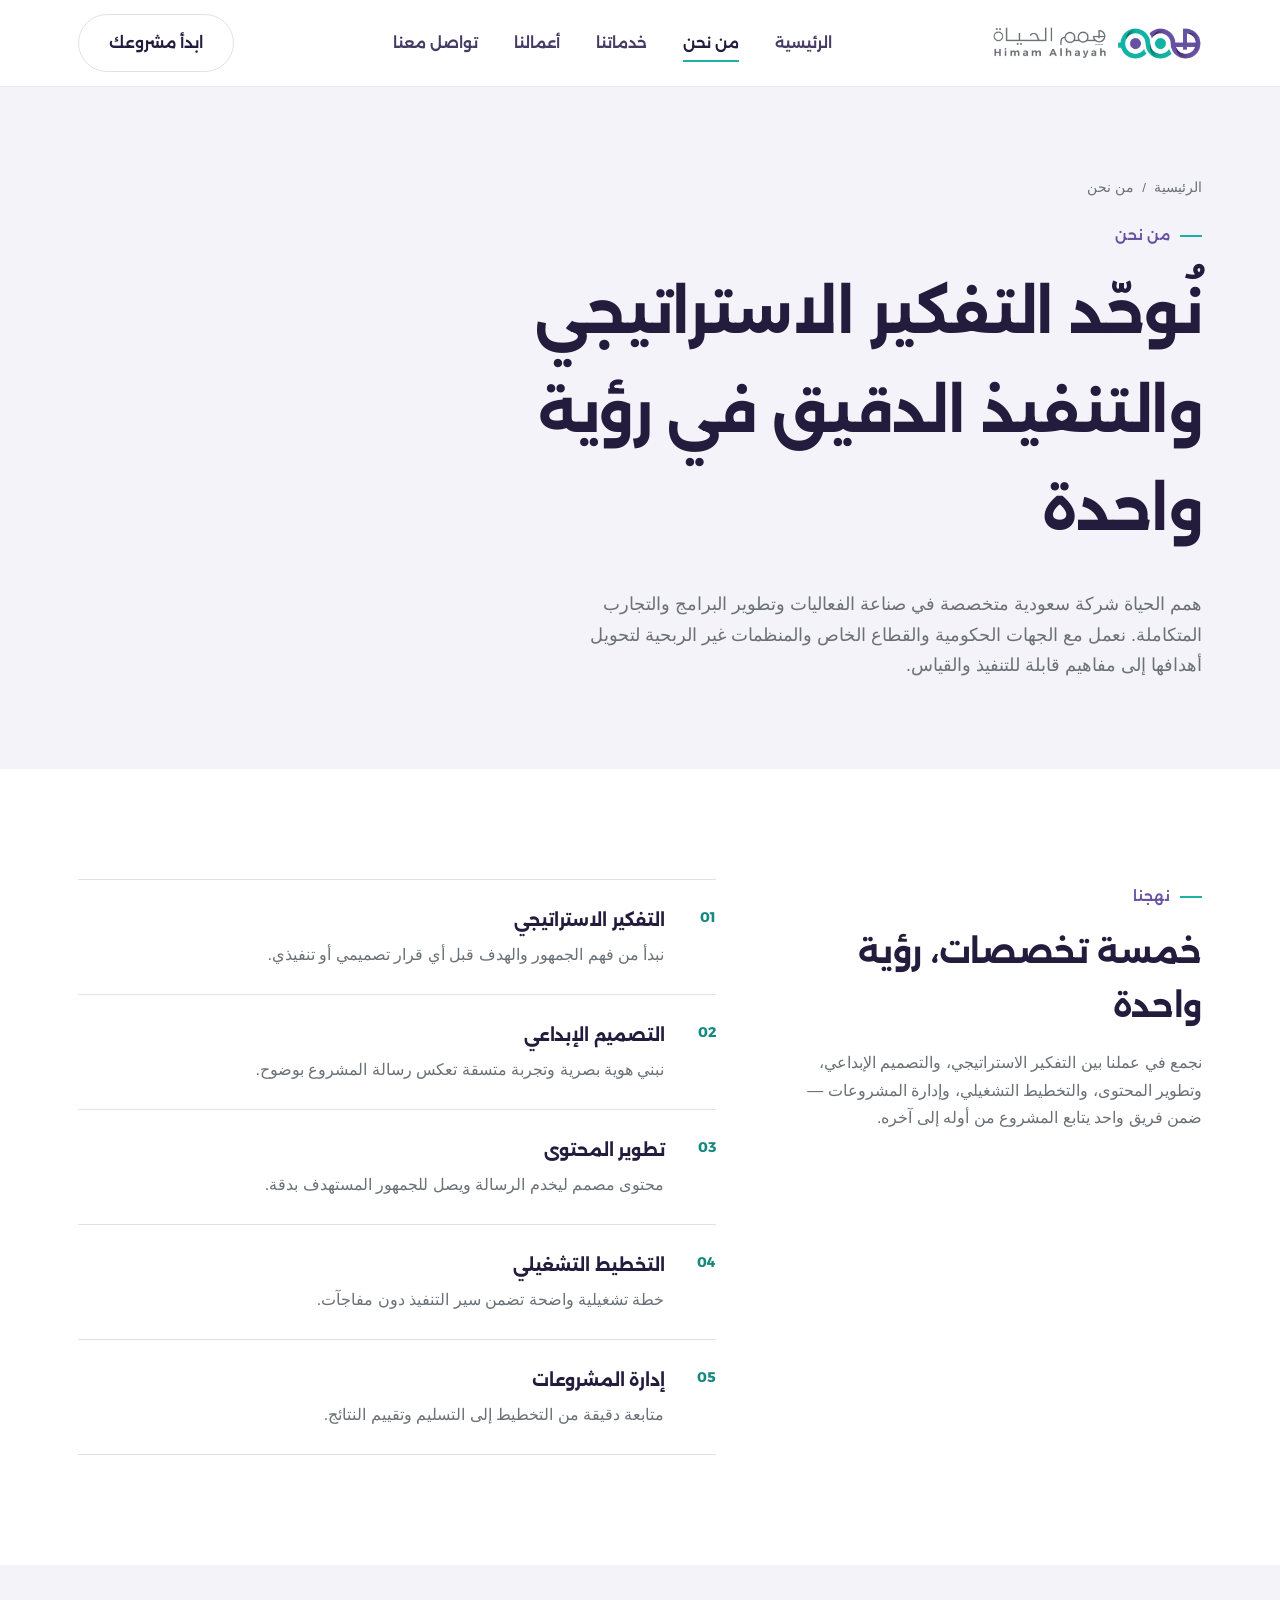
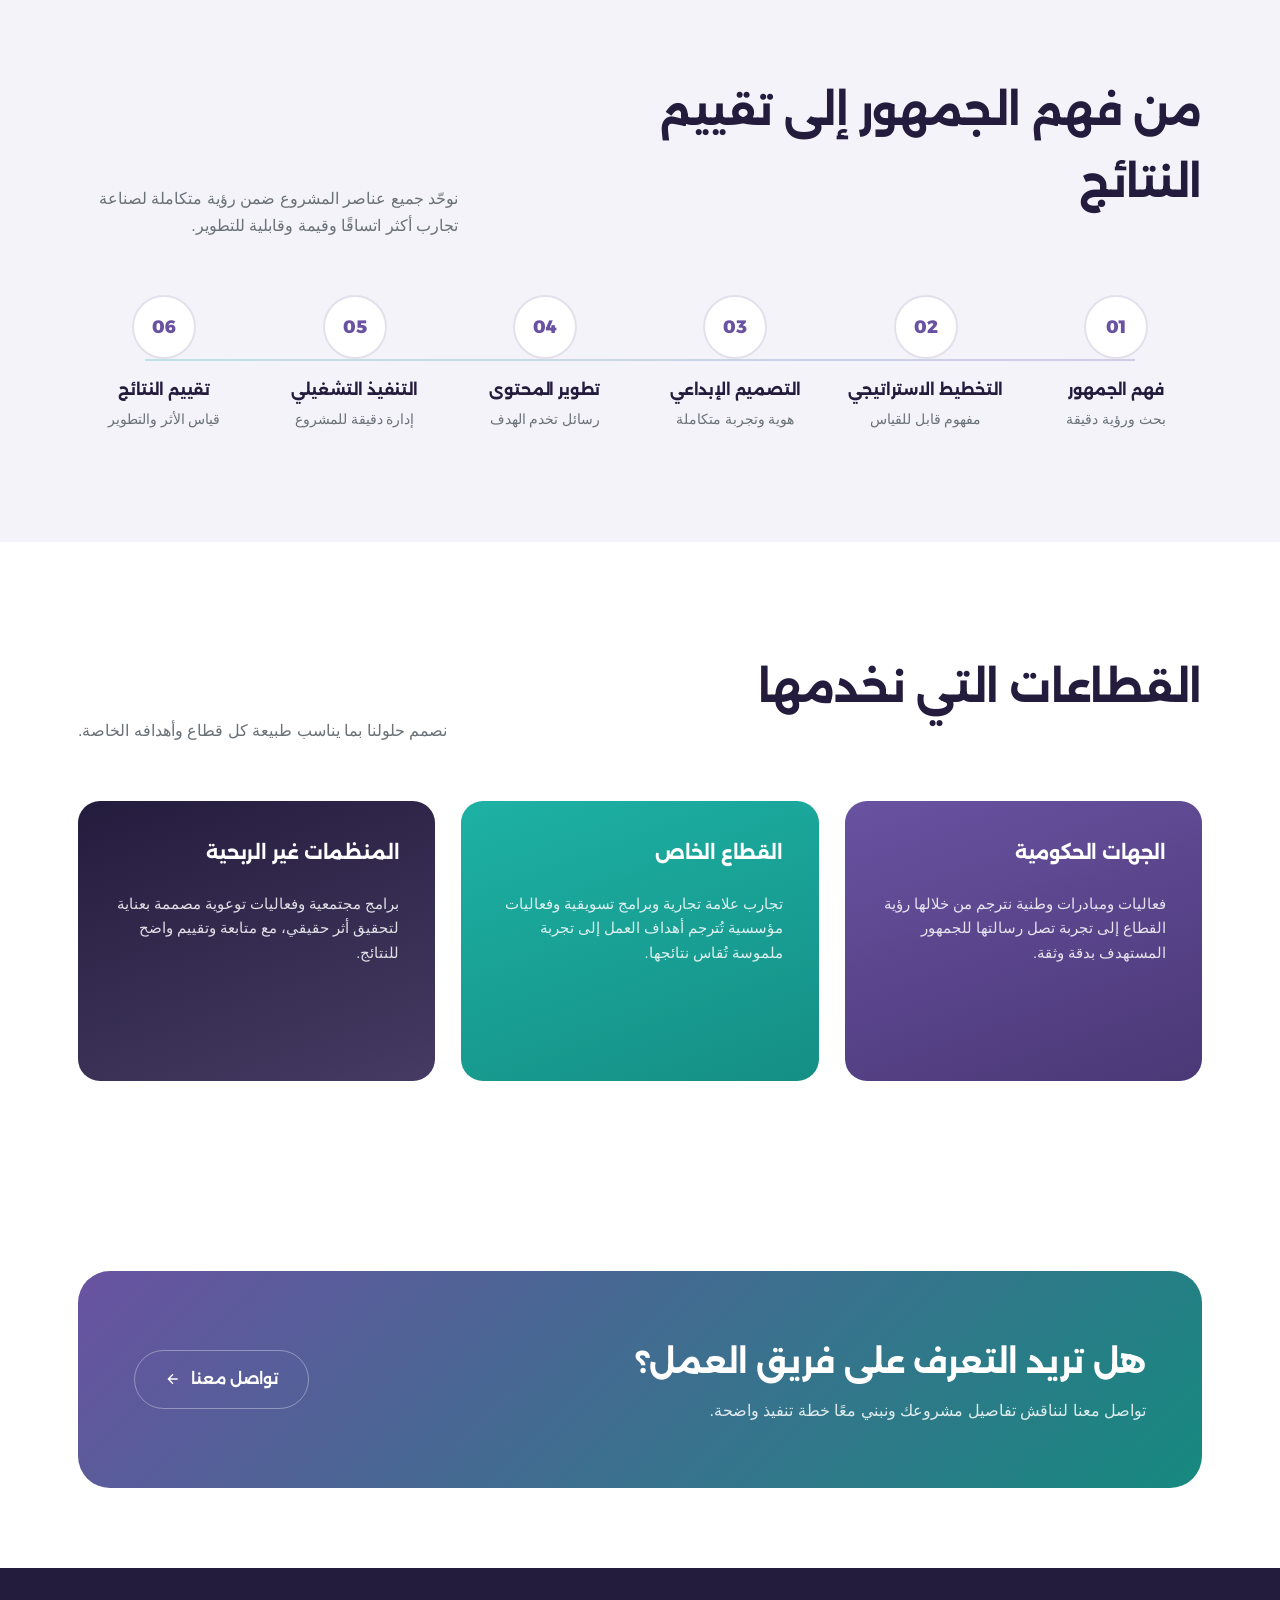
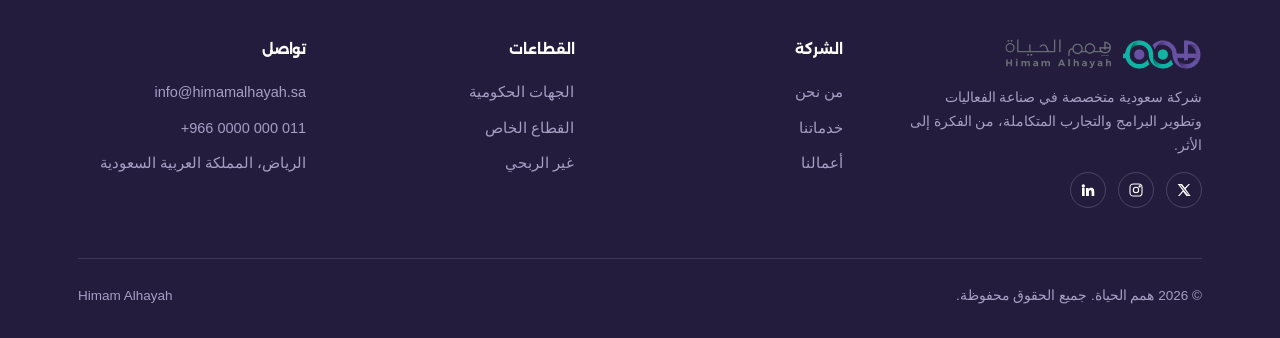
==== about.html @ 824d0900 "Add files via upload" ====
<!DOCTYPE html>
<html lang="ar" dir="rtl">
<head>
<meta charset="UTF-8">
<meta name="viewport" content="width=device-width, initial-scale=1.0">
<title>من نحن | همم الحياة</title>
<meta name="description" content="همم الحياة شركة سعودية تجمع بين التفكير الاستراتيجي والتصميم الإبداعي وإدارة المشروعات لصناعة تجارب متكاملة.">
<link rel="preconnect" href="https://fonts.googleapis.com">
<link rel="preconnect" href="https://fonts.gstatic.com" crossorigin>
<link href="https://fonts.googleapis.com/css2?family=Alexandria:wght@300;400;500;600;700;800&display=swap" rel="stylesheet">
<link rel="stylesheet" href="css/about.css">
</head>
<body>

<header class="site-header">
  <div class="container nav">
    <a href="index.html" class="nav-logo"><img src="assets/logo-horizontal-trim.png" alt="همم الحياة"></a>
    <nav class="nav-links">
      <a href="index.html">الرئيسية</a>
      <a href="about.html" class="active">من نحن</a>
      <a href="services.html">خدماتنا</a>
      <a href="works.html">أعمالنا</a>
      <a href="contact.html">تواصل معنا</a>
    </nav>
    <div class="nav-cta">
      <a href="contact.html" class="btn btn-outline">ابدأ مشروعك</a>
      <button class="nav-toggle" aria-label="القائمة"><span></span><span></span><span></span></button>
    </div>
  </div>
</header>

<section class="page-hero">
  <div class="container">
    <div class="crumb"><a href="index.html">الرئيسية</a><span>/</span><span>من نحن</span></div>
    <div class="eyebrow">من نحن</div>
    <h1>نُوحّد التفكير الاستراتيجي<br>والتنفيذ الدقيق في رؤية واحدة</h1>
    <p class="lede">
      همم الحياة شركة سعودية متخصصة في صناعة الفعاليات وتطوير البرامج والتجارب المتكاملة. نعمل مع الجهات
      الحكومية والقطاع الخاص والمنظمات غير الربحية لتحويل أهدافها إلى مفاهيم قابلة للتنفيذ والقياس.
    </p>
  </div>
</section>

<section>
  <div class="container">
    <div class="value-row">
      <div class="reveal">
        <div class="eyebrow">نهجنا</div>
        <h2 style="font-size:32px;">خمسة تخصصات، رؤية واحدة</h2>
        <p class="muted">نجمع في عملنا بين التفكير الاستراتيجي، والتصميم الإبداعي، وتطوير المحتوى، والتخطيط
          التشغيلي، وإدارة المشروعات — ضمن فريق واحد يتابع المشروع من أوله إلى آخره.</p>
      </div>
      <div class="reveal">
        <div class="value-item">
          <span class="vn">01</span>
          <div><h3 style="font-size:17px; margin-bottom:6px;">التفكير الاستراتيجي</h3><p class="muted" style="margin:0;">نبدأ من فهم الجمهور والهدف قبل أي قرار تصميمي أو تنفيذي.</p></div>
        </div>
        <div class="value-item">
          <span class="vn">02</span>
          <div><h3 style="font-size:17px; margin-bottom:6px;">التصميم الإبداعي</h3><p class="muted" style="margin:0;">نبني هوية بصرية وتجربة متسقة تعكس رسالة المشروع بوضوح.</p></div>
        </div>
        <div class="value-item">
          <span class="vn">03</span>
          <div><h3 style="font-size:17px; margin-bottom:6px;">تطوير المحتوى</h3><p class="muted" style="margin:0;">محتوى مصمم ليخدم الرسالة ويصل للجمهور المستهدف بدقة.</p></div>
        </div>
        <div class="value-item">
          <span class="vn">04</span>
          <div><h3 style="font-size:17px; margin-bottom:6px;">التخطيط التشغيلي</h3><p class="muted" style="margin:0;">خطة تشغيلية واضحة تضمن سير التنفيذ دون مفاجآت.</p></div>
        </div>
        <div class="value-item">
          <span class="vn">05</span>
          <div><h3 style="font-size:17px; margin-bottom:6px;">إدارة المشروعات</h3><p class="muted" style="margin:0;">متابعة دقيقة من التخطيط إلى التسليم وتقييم النتائج.</p></div>
        </div>
      </div>
    </div>
  </div>
</section>

<!-- PROCESS -->
<section class="bg-mist">
  <div class="container">
    <div class="head-row reveal">
      <h2>من فهم الجمهور إلى تقييم النتائج</h2>
      <p>نوحّد جميع عناصر المشروع ضمن رؤية متكاملة لصناعة تجارب أكثر اتساقًا وقيمة وقابلية للتطوير.</p>
    </div>
    <div class="process reveal">
      <div class="process-path"></div>
      <div class="process-list">
        <div class="process-step"><div class="badge">01</div><h4>فهم الجمهور</h4><p>بحث ورؤية دقيقة</p></div>
        <div class="process-step"><div class="badge">02</div><h4>التخطيط الاستراتيجي</h4><p>مفهوم قابل للقياس</p></div>
        <div class="process-step"><div class="badge">03</div><h4>التصميم الإبداعي</h4><p>هوية وتجربة متكاملة</p></div>
        <div class="process-step"><div class="badge">04</div><h4>تطوير المحتوى</h4><p>رسائل تخدم الهدف</p></div>
        <div class="process-step"><div class="badge">05</div><h4>التنفيذ التشغيلي</h4><p>إدارة دقيقة للمشروع</p></div>
        <div class="process-step"><div class="badge">06</div><h4>تقييم النتائج</h4><p>قياس الأثر والتطوير</p></div>
      </div>
    </div>
  </div>
</section>

<!-- SECTORS -->
<section id="sectors">
  <div class="container">
    <div class="head-row reveal">
      <h2>القطاعات التي نخدمها</h2>
      <p>نصمم حلولنا بما يناسب طبيعة كل قطاع وأهدافه الخاصة.</p>
    </div>
    <div class="sector-detail">
      <div class="sector-box sb-1 reveal">
        <h3 style="color:#fff;">الجهات الحكومية</h3>
        <p>فعاليات ومبادرات وطنية نترجم من خلالها رؤية القطاع إلى تجربة تصل رسالتها للجمهور المستهدف بدقة وثقة.</p>
      </div>
      <div class="sector-box sb-2 reveal">
        <h3 style="color:#fff;">القطاع الخاص</h3>
        <p>تجارب علامة تجارية وبرامج تسويقية وفعاليات مؤسسية تُترجم أهداف العمل إلى تجربة ملموسة تُقاس نتائجها.</p>
      </div>
      <div class="sector-box sb-3 reveal">
        <h3 style="color:#fff;">المنظمات غير الربحية</h3>
        <p>برامج مجتمعية وفعاليات توعوية مصممة بعناية لتحقيق أثر حقيقي، مع متابعة وتقييم واضح للنتائج.</p>
      </div>
    </div>
  </div>
</section>

<section class="section-sm">
  <div class="container">
    <div class="cta-band reveal">
      <div>
        <h2>هل تريد التعرف على فريق العمل؟</h2>
        <p>تواصل معنا لنناقش تفاصيل مشروعك ونبني معًا خطة تنفيذ واضحة.</p>
      </div>
      <a href="contact.html" class="btn btn-ghost-light">تواصل معنا
        <svg viewBox="0 0 24 24" fill="none" stroke="currentColor" stroke-width="2"><path d="M19 12H5M12 19l-7-7 7-7"/></svg>
      </a>
    </div>
  </div>
</section>

<footer class="site-footer">
  <div class="container">
    <div class="footer-grid">
      <div class="footer-logo">
        <img src="assets/logo-horizontal-trim.png" alt="همم الحياة">
        <p style="max-width:300px; font-size:14px; color:#a79ec4;">شركة سعودية متخصصة في صناعة الفعاليات وتطوير البرامج والتجارب المتكاملة، من الفكرة إلى الأثر.</p>
        <div class="social">
          <a href="#" aria-label="X"><svg viewBox="0 0 24 24" fill="currentColor" style="color:#fff"><path d="M18.9 3H21l-6.6 7.5L22 21h-6.3l-4.9-6.4L5.2 21H3l7.1-8.1L2.5 3h6.4l4.4 5.8L18.9 3zm-1.1 16h1.2L7.3 5H6l11.8 14z"/></svg></a>
          <a href="#" aria-label="Instagram"><svg viewBox="0 0 24 24" fill="none" stroke="currentColor" stroke-width="1.6" style="color:#fff"><rect x="3" y="3" width="18" height="18" rx="5"/><circle cx="12" cy="12" r="4"/><circle cx="17.5" cy="6.5" r="1"/></svg></a>
          <a href="#" aria-label="LinkedIn"><svg viewBox="0 0 24 24" fill="currentColor" style="color:#fff"><path d="M4.98 3.5A2.5 2.5 0 1 1 5 8.5a2.5 2.5 0 0 1-.02-5zM3 9h4v12H3zM9 9h3.8v1.7h.05c.53-1 1.83-2.05 3.77-2.05 4.03 0 4.78 2.65 4.78 6.1V21h-4v-5.6c0-1.34-.02-3.06-1.87-3.06-1.87 0-2.16 1.46-2.16 2.96V21H9z"/></svg></a>
        </div>
      </div>
      <div>
        <h4>الشركة</h4>
        <ul>
          <li><a href="about.html">من نحن</a></li>
          <li><a href="services.html">خدماتنا</a></li>
          <li><a href="works.html">أعمالنا</a></li>
        </ul>
      </div>
      <div>
        <h4>القطاعات</h4>
        <ul>
          <li><a href="about.html#sectors">الجهات الحكومية</a></li>
          <li><a href="about.html#sectors">القطاع الخاص</a></li>
          <li><a href="about.html#sectors">غير الربحي</a></li>
        </ul>
      </div>
      <div>
        <h4>تواصل</h4>
        <ul>
          <li>info@himamalhayah.sa</li>
          <li>011 000 0000 966+</li>
          <li>الرياض، المملكة العربية السعودية</li>
        </ul>
      </div>
    </div>
    <div class="footer-bottom">
      <span>© 2026 همم الحياة. جميع الحقوق محفوظة.</span>
      <span>Himam Alhayah</span>
    </div>
  </div>
</footer>

<script src="js/about.js"></script>
</body>
</html>
---- css/about.css ----
@font-face {
  font-family: 'Alexandria';
  src: local('Alexandria');
}

:root{
  --purple:        #6952A1;
  --purple-600:     #57458A;
  --purple-ink:     #241C3D;   
  --turquoise:      #1DB1A4;
  --turquoise-600:  #16897F;
  --charcoal:       #6A7177;
  --paper:          #FFFFFF;

  --mist:           #F5F3FA;  
  --mist-2:         #EDEAF6;
  --line:           #E3E0EC;
  --line-soft:      #ECEAF3;

  --ink:            #241C3D;
  --ink-soft:       #453B63;
  --body:           #55505f;

  --font: 'Alexandria', 'Segoe UI', sans-serif;

  --container: 1180px;
  --radius: 22px;
  --radius-sm: 14px;

  --ease: cubic-bezier(.22,.68,0,1);
}

*{ box-sizing:border-box; }
html{ scroll-behavior:smooth; }
body{
  margin:0;
  font-family:var(--font);
  color:var(--body);
  background:var(--paper);
  direction:rtl;
  -webkit-font-smoothing:antialiased;
  font-weight:400;
  line-height:1.7;
}
img{ max-width:100%; display:block; }
a{ color:inherit; text-decoration:none; }
ul{ margin:0; padding:0; list-style:none; }
h1,h2,h3,h4{
  font-family:var(--font);
  color:var(--ink);
  margin:0 0 .5em;
  font-weight:700;
  letter-spacing:-.01em;
}
p{ margin:0 0 1em; }
.container{
  max-width:var(--container);
  margin-inline:auto;
  padding-inline:28px;
}

@media (prefers-reduced-motion: reduce){
  *{ animation-duration:.001ms !important; animation-iteration-count:1 !important; transition-duration:.001ms !important; scroll-behavior:auto !important; }
}

.eyebrow{
  display:inline-flex;
  align-items:center;
  gap:10px;
  font-size:14px;
  font-weight:600;
  color:var(--purple);
  letter-spacing:.02em;
  margin-bottom:16px;
}
.eyebrow::before{
  content:"";
  width:22px; height:2px;
  background:var(--turquoise);
  display:inline-block;
}

.btn{
  display:inline-flex;
  align-items:center;
  gap:10px;
  padding:15px 30px;
  border-radius:100px;
  font-weight:600;
  font-size:15.5px;
  border:1px solid transparent;
  cursor:pointer;
  transition:transform .35s var(--ease), background .3s, color .3s, border-color .3s, box-shadow .3s;
}
.btn-primary{
  background:var(--ink);
  color:#fff;
}
.btn-primary:hover{ background:var(--purple-600); transform:translateY(-2px); box-shadow:0 14px 30px -12px rgba(105,82,161,.55); }
.btn-outline{
  border-color:var(--line);
  color:var(--ink);
  background:transparent;
}
.btn-outline:hover{ border-color:var(--purple); color:var(--purple); transform:translateY(-2px); }
.btn-ghost-light{
  border-color:rgba(255,255,255,.35);
  color:#fff;
}
.btn-ghost-light:hover{ background:rgba(255,255,255,.12); border-color:#fff; }
.btn svg{ width:16px; height:16px; transition:transform .3s var(--ease); }
.btn:hover svg{ transform:translateX(-4px); }

.site-header{
  position:sticky; top:0; z-index:100;
  background:rgba(255,255,255,.82);
  backdrop-filter:blur(14px) saturate(160%);
  border-bottom:1px solid var(--line-soft);
}
.nav{
  display:flex; align-items:center; justify-content:space-between;
  padding-block:14px;
}
.nav-logo{ display:flex; align-items:center; gap:12px; }
.nav-logo img{ height:34px; width:auto; }
.nav-links{
  display:flex; align-items:center; gap:36px;
  font-size:15px; font-weight:600; color:var(--ink-soft);
}
.nav-links a{ position:relative; padding-block:6px; transition:color .25s; }
.nav-links a::after{
  content:""; position:absolute; right:0; bottom:0; width:0; height:2px;
  background:var(--turquoise); transition:width .3s var(--ease);
}
.nav-links a:hover, .nav-links a.active{ color:var(--ink); }
.nav-links a:hover::after, .nav-links a.active::after{ width:100%; }
.nav-cta{ display:flex; align-items:center; gap:14px; }
.nav-toggle{
  display:none; flex-direction:column; gap:5px; background:none; border:0; cursor:pointer; padding:8px;
}
.nav-toggle span{ width:22px; height:2px; background:var(--ink); border-radius:2px; }

@media (max-width:900px){
  .nav-links{
    position:fixed; inset:64px 0 0 0; background:#fff; flex-direction:column;
    justify-content:flex-start; padding:36px 28px; gap:22px; font-size:19px;
    transform:translateY(-12px); opacity:0; pointer-events:none; transition:all .35s var(--ease);
  }
  .nav-links.open{ transform:translateY(0); opacity:1; pointer-events:auto; }
  .nav-toggle{ display:flex; }
  .nav-cta .btn-outline{ display:none; }
}

.rings{ position:absolute; inset:0; overflow:hidden; pointer-events:none; }
.ring{
  position:absolute; border-radius:50%; border:1.5px solid transparent;
}
@keyframes drift{
  0%{ transform:translate(0,0) rotate(0deg); }
  50%{ transform:translate(-14px,16px) rotate(8deg); }
  100%{ transform:translate(0,0) rotate(0deg); }
}

section{ padding-block:110px; position:relative; }
.section-sm{ padding-block:80px; }
.bg-mist{ background:var(--mist); }
.bg-ink{ background:var(--ink); color:#cdc7dd; }
.bg-ink h1, .bg-ink h2, .bg-ink h3{ color:#fff; }

.head-row{
  display:flex; justify-content:space-between; align-items:flex-end; gap:40px; margin-bottom:56px;
}
.head-row h2{ font-size:clamp(28px,3.4vw,42px); max-width:640px; }
.head-row p{ max-width:380px; color:var(--charcoal); margin:0; }

.grid{ display:grid; gap:26px; }
.grid-3{ grid-template-columns:repeat(3,1fr); }
.grid-2{ grid-template-columns:repeat(2,1fr); }
@media (max-width:900px){ .grid-3,.grid-2{ grid-template-columns:1fr; } }

.card{
  background:#fff;
  border:1px solid var(--line);
  border-radius:var(--radius);
  padding:34px;
  transition:transform .4s var(--ease), box-shadow .4s var(--ease), border-color .3s;
}
.card:hover{ transform:translateY(-6px); box-shadow:0 30px 50px -30px rgba(36,28,61,.25); border-color:transparent; }
.card .icon{
  width:52px; height:52px; border-radius:16px;
  display:flex; align-items:center; justify-content:center;
  background:var(--mist); color:var(--purple); margin-bottom:22px;
}
.card .icon svg{ width:24px; height:24px; }
.card h3{ font-size:19px; margin-bottom:10px; }
.card p{ color:var(--charcoal); font-size:15px; margin:0; }

.stats{
  display:grid; grid-template-columns:repeat(4,1fr); gap:0;
  border-top:1px solid rgba(255,255,255,.14); border-bottom:1px solid rgba(255,255,255,.14);
}
.stat{ padding:38px 20px; text-align:center; border-inline-start:1px solid rgba(255,255,255,.14); }
.stat:first-child{ border-inline-start:none; }
.stat .num{
  font-size:clamp(30px,3.6vw,48px); font-weight:800; color:#fff;
  display:block; letter-spacing:-.02em;
}
.stat .lbl{ font-size:14px; color:#a79ec4; margin-top:8px; }
@media (max-width:760px){ .stats{ grid-template-columns:repeat(2,1fr);} .stat{ border-inline-start:1px solid rgba(255,255,255,.14);} .stat:nth-child(2n+1){border-inline-start:none;} }

.process{ position:relative; }
.process-path{
  position:absolute; top:64px; right:6%; left:6%; height:2px;
  background:linear-gradient(90deg, var(--turquoise), var(--purple));
  opacity:.25;
}
.process-list{
  display:grid; grid-template-columns:repeat(6,1fr); gap:18px; position:relative;
}
@media (max-width:1000px){ .process-list{ grid-template-columns:repeat(3,1fr);} .process-path{display:none;} }
@media (max-width:600px){ .process-list{ grid-template-columns:1fr; } }
.process-step{ text-align:center; }
.process-step .badge{
  width:64px; height:64px; border-radius:50%;
  background:#fff; border:2px solid var(--line);
  display:flex; align-items:center; justify-content:center;
  margin:0 auto 18px; font-weight:800; color:var(--purple); font-size:18px;
  position:relative; z-index:2; transition:border-color .3s, background .3s, color .3s;
}
.process-step:hover .badge{ background:var(--ink); border-color:var(--ink); color:#fff; }
.process-step h4{ font-size:15.5px; margin-bottom:6px; }
.process-step p{ font-size:13.5px; color:var(--charcoal); margin:0; }

.cta-band{
  border-radius:32px;
  background:linear-gradient(135deg, var(--purple) 0%, var(--turquoise-600) 100%);
  padding:64px 56px;
  display:flex; align-items:center; justify-content:space-between; gap:32px;
  color:#fff;
}
.cta-band h2{ color:#fff; margin:0 0 8px; font-size:clamp(24px,2.8vw,32px); }
.cta-band p{ color:rgba(255,255,255,.85); margin:0; }
@media (max-width:760px){ .cta-band{ flex-direction:column; text-align:center; padding:44px 28px;} }

.site-footer{ background:var(--ink); color:#a79ec4; padding-block:70px 30px; }
.footer-grid{
  display:grid; grid-template-columns:1.4fr 1fr 1fr 1fr; gap:40px; padding-bottom:50px;
  border-bottom:1px solid rgba(255,255,255,.12);
}
@media (max-width:800px){ .footer-grid{ grid-template-columns:1fr 1fr; } }
.footer-grid h4{ color:#fff; font-size:14px; margin-bottom:18px; }
.footer-grid li{ margin-bottom:11px; font-size:14.5px; }
.footer-grid a:hover{ color:#fff; }
.footer-logo img{ height:32px; margin-bottom:16px; }
.footer-bottom{
  display:flex; justify-content:space-between; align-items:center; padding-top:26px; font-size:13.5px; flex-wrap:wrap; gap:12px;
}
.social{ display:flex; gap:12px; }
.social a{
  width:36px; height:36px; border-radius:50%; border:1px solid rgba(255,255,255,.18);
  display:flex; align-items:center; justify-content:center; transition:all .3s;
}
.social a:hover{ background:var(--turquoise); border-color:var(--turquoise); }
.social svg{ width:16px; height:16px; }

.page-hero{
  padding-top:90px; padding-bottom:70px;
  background:var(--mist);
  position:relative; overflow:hidden;
}
.page-hero h1{ font-size:clamp(34px,5vw,58px); max-width:760px; }
.page-hero .lede{ font-size:18px; max-width:640px; color:var(--charcoal); }
.crumb{ font-size:13.5px; color:var(--charcoal); margin-bottom:18px; display:flex; gap:8px; align-items:center;}
.crumb a:hover{ color:var(--purple); }

.reveal{ opacity:0; transform:translateY(24px); transition:opacity .8s var(--ease), transform .8s var(--ease); }
.reveal.in{ opacity:1; transform:translateY(0); }

.muted{ color:var(--charcoal); }
.tag{
  display:inline-block; padding:6px 14px; border-radius:100px; background:var(--mist-2);
  color:var(--purple); font-size:13px; font-weight:600;
}
hr.rule{ border:0; border-top:1px solid var(--line); margin:0; }


.value-row{ display:grid; grid-template-columns: .8fr 1.2fr; gap:60px; align-items:start; }
  @media (max-width:900px){ .value-row{ grid-template-columns:1fr; gap:30px; } }
  .value-item{ display:flex; gap:20px; padding-block:26px; border-top:1px solid var(--line); }
  .value-item:last-child{ border-bottom:1px solid var(--line); }
  .value-item .vn{ font-size:14px; color:var(--turquoise-600); font-weight:700; min-width:32px; }
  .sector-detail{
    display:grid; grid-template-columns:repeat(3,1fr); gap:26px;
  }
  @media (max-width:900px){ .sector-detail{ grid-template-columns:1fr; } }
  .sector-box{
    border-radius:var(--radius); padding:36px; color:#fff;
    display:flex; flex-direction:column; gap:14px; min-height:280px;
  }
  .sector-box.sb-1{ background:linear-gradient(160deg,#6952A1,#4A3876); }
  .sector-box.sb-2{ background:linear-gradient(160deg,#1DB1A4,#158F85); }
  .sector-box.sb-3{ background:linear-gradient(160deg,#241C3D,#453B63); }
  .sector-box p{ color:rgba(255,255,255,.85); font-size:14.5px; margin:0; }
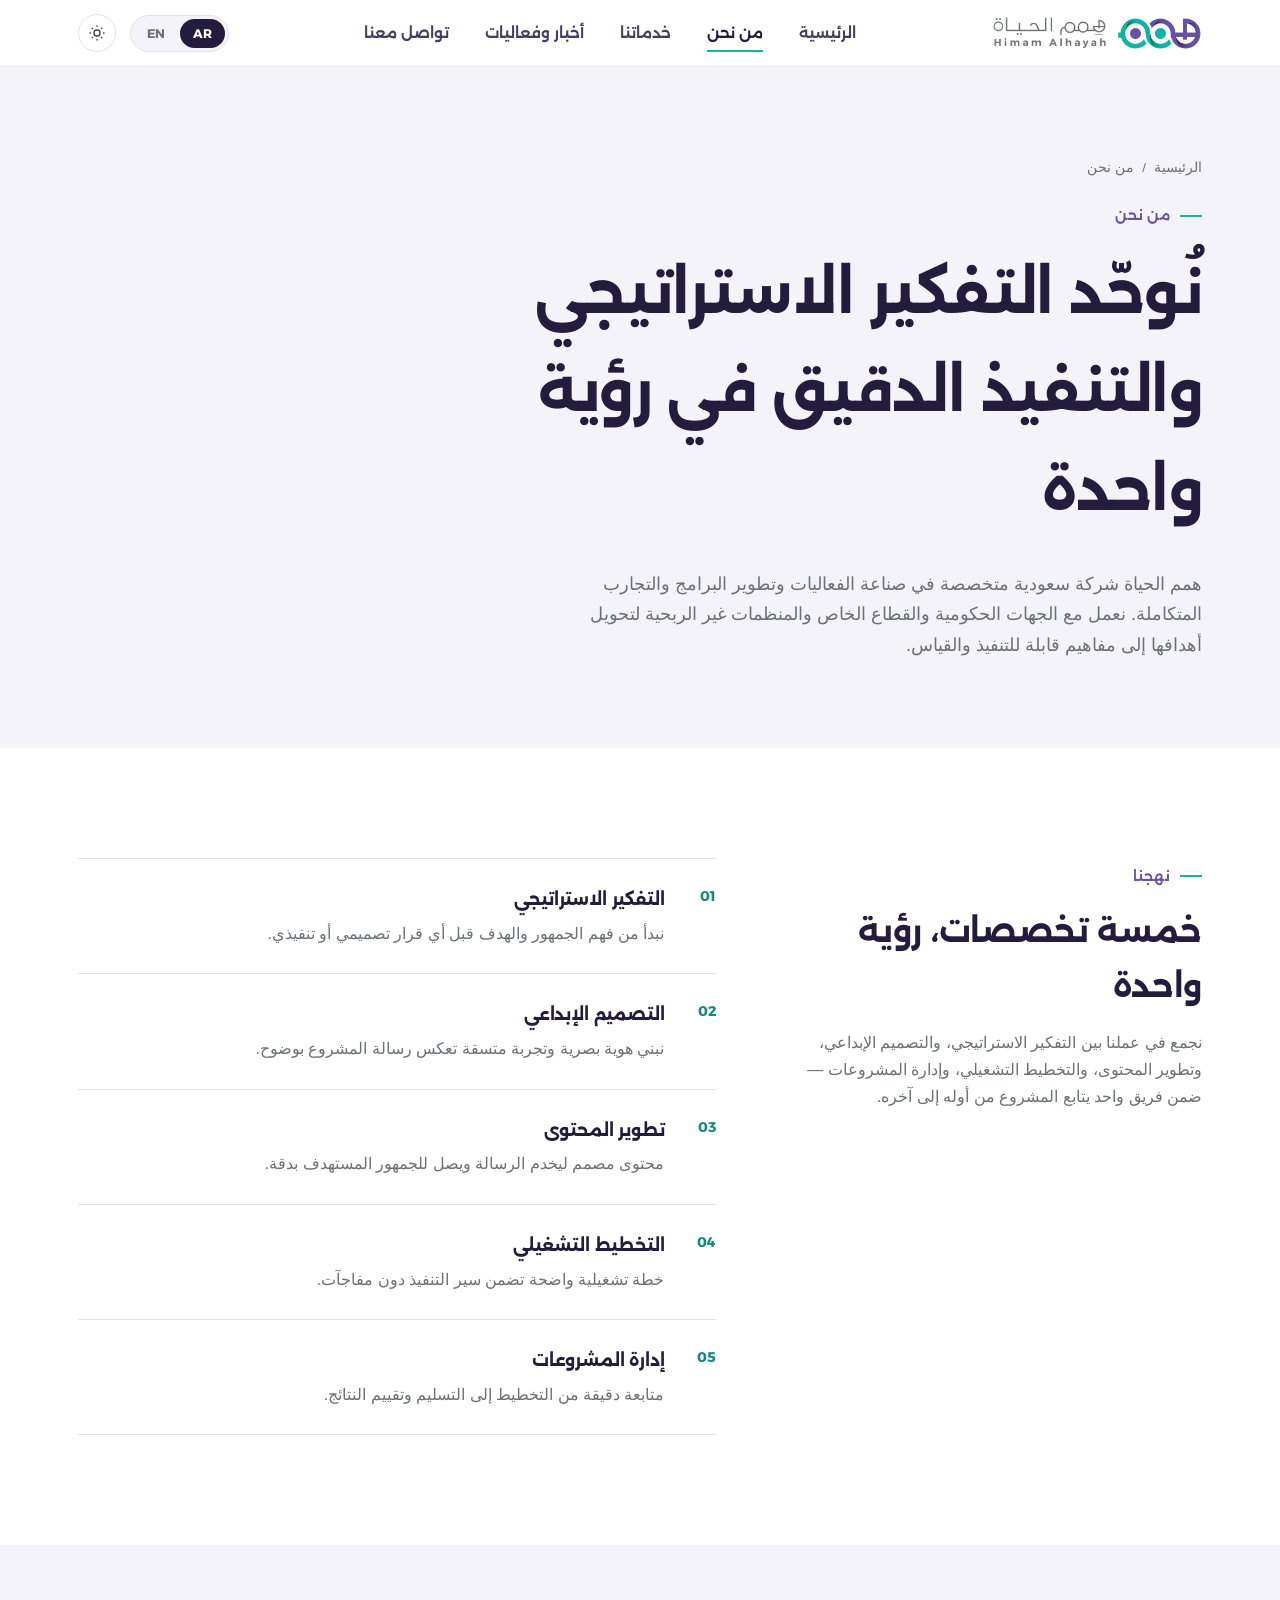
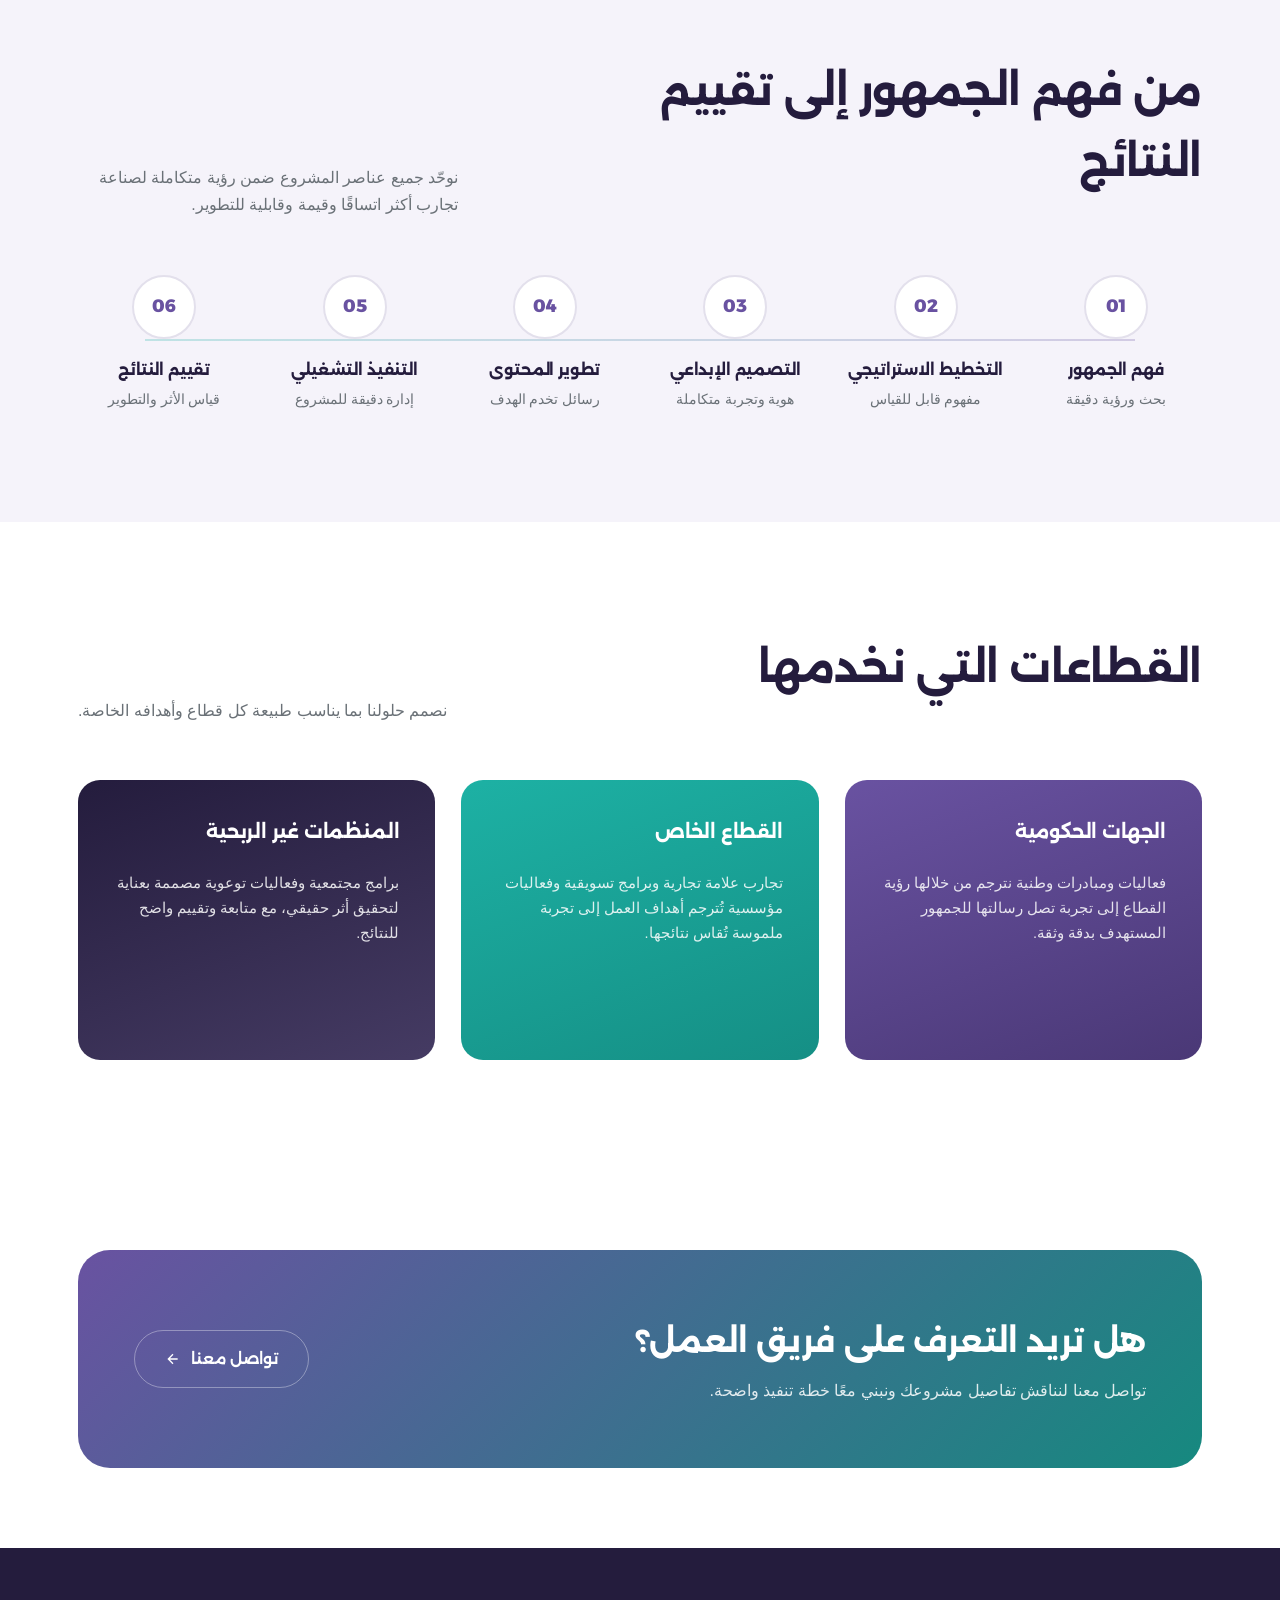
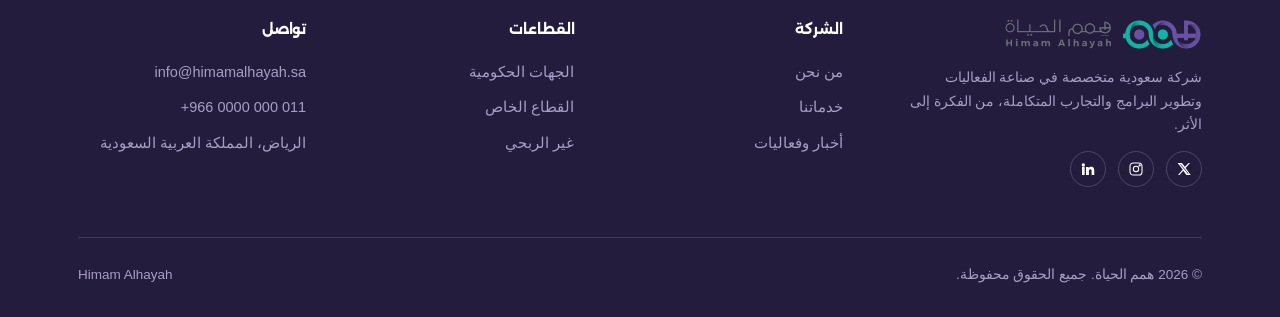
==== commit 0b2e9682: "Add files via upload" ====
--- a/about.html
+++ b/about.html
@@ -9,6 +9,7 @@
 <link rel="preconnect" href="https://fonts.gstatic.com" crossorigin>
 <link href="https://fonts.googleapis.com/css2?family=Alexandria:wght@300;400;500;600;700;800&display=swap" rel="stylesheet">
 <link rel="stylesheet" href="css/about.css">
+<script>(function(){try{var t=localStorage.getItem("himam-theme");if(t==="dark"){document.documentElement.setAttribute("data-theme","dark");}}catch(e){}})();</script>
 </head>
 <body>
 
@@ -19,11 +20,18 @@
       <a href="index.html">الرئيسية</a>
       <a href="about.html" class="active">من نحن</a>
       <a href="services.html">خدماتنا</a>
-      <a href="works.html">أعمالنا</a>
+      <a href="news.html">أخبار وفعاليات</a>
       <a href="contact.html">تواصل معنا</a>
     </nav>
     <div class="nav-cta">
-      <a href="contact.html" class="btn btn-outline">ابدأ مشروعك</a>
+      <div class="lang-switch" role="group" aria-label="اللغة">
+        <button type="button" class="lang-btn active" data-lang="ar">AR</button>
+        <button type="button" class="lang-btn" data-lang="en">EN</button>
+      </div>
+      <button type="button" class="theme-toggle" aria-label="تبديل الوضع الليلي/النهاري">
+        <svg class="icon-sun" viewBox="0 0 24 24" fill="none" stroke="currentColor" stroke-width="1.8"><circle cx="12" cy="12" r="4"/><path d="M12 2v2M12 20v2M4.9 4.9l1.4 1.4M17.7 17.7l1.4 1.4M2 12h2M20 12h2M4.9 19.1l1.4-1.4M17.7 6.3l1.4-1.4"/></svg>
+        <svg class="icon-moon" viewBox="0 0 24 24" fill="none" stroke="currentColor" stroke-width="1.8"><path d="M21 12.8A9 9 0 1 1 11.2 3a7 7 0 0 0 9.8 9.8z"/></svg>
+      </button>
       <button class="nav-toggle" aria-label="القائمة"><span></span><span></span><span></span></button>
     </div>
   </div>
@@ -152,7 +160,7 @@
         <ul>
           <li><a href="about.html">من نحن</a></li>
           <li><a href="services.html">خدماتنا</a></li>
-          <li><a href="works.html">أعمالنا</a></li>
+          <li><a href="news.html">أخبار وفعاليات</a></li>
         </ul>
       </div>
       <div>
@@ -181,4 +189,4 @@
 
 <script src="js/about.js"></script>
 </body>
-</html>
+</html>
--- a/css/about.css
+++ b/css/about.css
@@ -1,4 +1,3 @@
-
 @font-face {
   font-family: 'Alexandria';
   src: local('Alexandria');
@@ -30,6 +29,19 @@
 
   --ease: cubic-bezier(.22,.68,0,1);
 }
+
+:root[data-theme="dark"]{
+  --paper:          #14101F;
+  --ink:            #F2EFFA;
+  --ink-soft:       #D9D3EA;
+  --body:           #B7AFC9;
+  --charcoal:       #B0A8C4;
+  --mist:           #1E1830;
+  --mist-2:         #241C3D;
+  --line:           #342A52;
+  --line-soft:      #2B2244;
+}
+
 
 *{ box-sizing:border-box; }
 html{ scroll-behavior:smooth; }
@@ -94,7 +106,7 @@
   transition:transform .35s var(--ease), background .3s, color .3s, border-color .3s, box-shadow .3s;
 }
 .btn-primary{
-  background:var(--ink);
+  background:var(--purple-ink);
   color:#fff;
 }
 .btn-primary:hover{ background:var(--purple-600); transform:translateY(-2px); box-shadow:0 14px 30px -12px rgba(105,82,161,.55); }
@@ -140,6 +152,22 @@
   display:none; flex-direction:column; gap:5px; background:none; border:0; cursor:pointer; padding:8px;
 }
 .nav-toggle span{ width:22px; height:2px; background:var(--ink); border-radius:2px; }
+
+.lang-switch{ display:flex; align-items:center; background:var(--mist); border:1px solid var(--line); border-radius:100px; padding:3px; gap:2px; }
+.lang-btn{ border:0; background:none; padding:7px 13px; border-radius:100px; font-family:var(--font); font-size:12.5px; font-weight:700; color:var(--charcoal); cursor:pointer; transition:all .25s; }
+.lang-btn.active{ background:var(--purple-ink); color:#fff; }
+.lang-btn:not(.active):hover{ color:var(--purple); }
+.theme-toggle{
+  width:38px; height:38px; border-radius:50%; border:1px solid var(--line); background:transparent;
+  display:flex; align-items:center; justify-content:center; cursor:pointer; color:var(--ink-soft);
+  transition:all .25s; position:relative; flex-shrink:0;
+}
+.theme-toggle:hover{ border-color:var(--purple); color:var(--purple); }
+.theme-toggle svg{ width:18px; height:18px; position:absolute; transition:opacity .25s, transform .35s var(--ease); }
+.theme-toggle .icon-moon{ opacity:0; transform:scale(.5) rotate(-40deg); }
+.theme-toggle .icon-sun{ opacity:1; transform:scale(1) rotate(0); }
+[data-theme="dark"] .theme-toggle .icon-sun{ opacity:0; transform:scale(.5) rotate(40deg); }
+[data-theme="dark"] .theme-toggle .icon-moon{ opacity:1; transform:scale(1) rotate(0); }
 
 @media (max-width:900px){
   .nav-links{
@@ -150,6 +178,8 @@
   .nav-links.open{ transform:translateY(0); opacity:1; pointer-events:auto; }
   .nav-toggle{ display:flex; }
   .nav-cta .btn-outline{ display:none; }
+  .lang-switch{ order:3; }
+  .theme-toggle{ order:4; margin-inline-start:auto; }
 }
 
 .rings{ position:absolute; inset:0; overflow:hidden; pointer-events:none; }
@@ -165,7 +195,7 @@
 section{ padding-block:110px; position:relative; }
 .section-sm{ padding-block:80px; }
 .bg-mist{ background:var(--mist); }
-.bg-ink{ background:var(--ink); color:#cdc7dd; }
+.bg-ink{ background:var(--purple-ink); color:#cdc7dd; }
 .bg-ink h1, .bg-ink h2, .bg-ink h3{ color:#fff; }
 
 .head-row{
@@ -228,7 +258,7 @@
   margin:0 auto 18px; font-weight:800; color:var(--purple); font-size:18px;
   position:relative; z-index:2; transition:border-color .3s, background .3s, color .3s;
 }
-.process-step:hover .badge{ background:var(--ink); border-color:var(--ink); color:#fff; }
+.process-step:hover .badge{ background:var(--purple-ink); border-color:var(--purple-ink); color:#fff; }
 .process-step h4{ font-size:15.5px; margin-bottom:6px; }
 .process-step p{ font-size:13.5px; color:var(--charcoal); margin:0; }
 
@@ -243,7 +273,7 @@
 .cta-band p{ color:rgba(255,255,255,.85); margin:0; }
 @media (max-width:760px){ .cta-band{ flex-direction:column; text-align:center; padding:44px 28px;} }
 
-.site-footer{ background:var(--ink); color:#a79ec4; padding-block:70px 30px; }
+.site-footer{ background:var(--purple-ink); color:#a79ec4; padding-block:70px 30px; }
 .footer-grid{
   display:grid; grid-template-columns:1.4fr 1fr 1fr 1fr; gap:40px; padding-bottom:50px;
   border-bottom:1px solid rgba(255,255,255,.12);
@@ -302,3 +332,15 @@
   .sector-box.sb-2{ background:linear-gradient(160deg,#1DB1A4,#158F85); }
   .sector-box.sb-3{ background:linear-gradient(160deg,#241C3D,#453B63); }
   .sector-box p{ color:rgba(255,255,255,.85); font-size:14.5px; margin:0; }
+
+/* ===== Dark mode component overrides ===== */
+[data-theme="dark"] .site-header{ background:rgba(20,16,31,.86); }
+[data-theme="dark"] .nav-links{ background:var(--paper); }
+[data-theme="dark"] .card{ background:var(--mist); }
+[data-theme="dark"] .process-step .badge{ background:var(--mist); }
+[data-theme="dark"] input,
+[data-theme="dark"] select,
+[data-theme="dark"] textarea{ background:var(--mist); color:var(--ink); border-color:var(--line); }
+[data-theme="dark"] .stat .lbl{ color:#c9c1de; }
+[data-theme="dark"] .flip-front{ background:var(--mist); border-color:var(--line); }
+[data-theme="dark"] .logo-tile{ background:var(--mist); border-color:var(--line); }
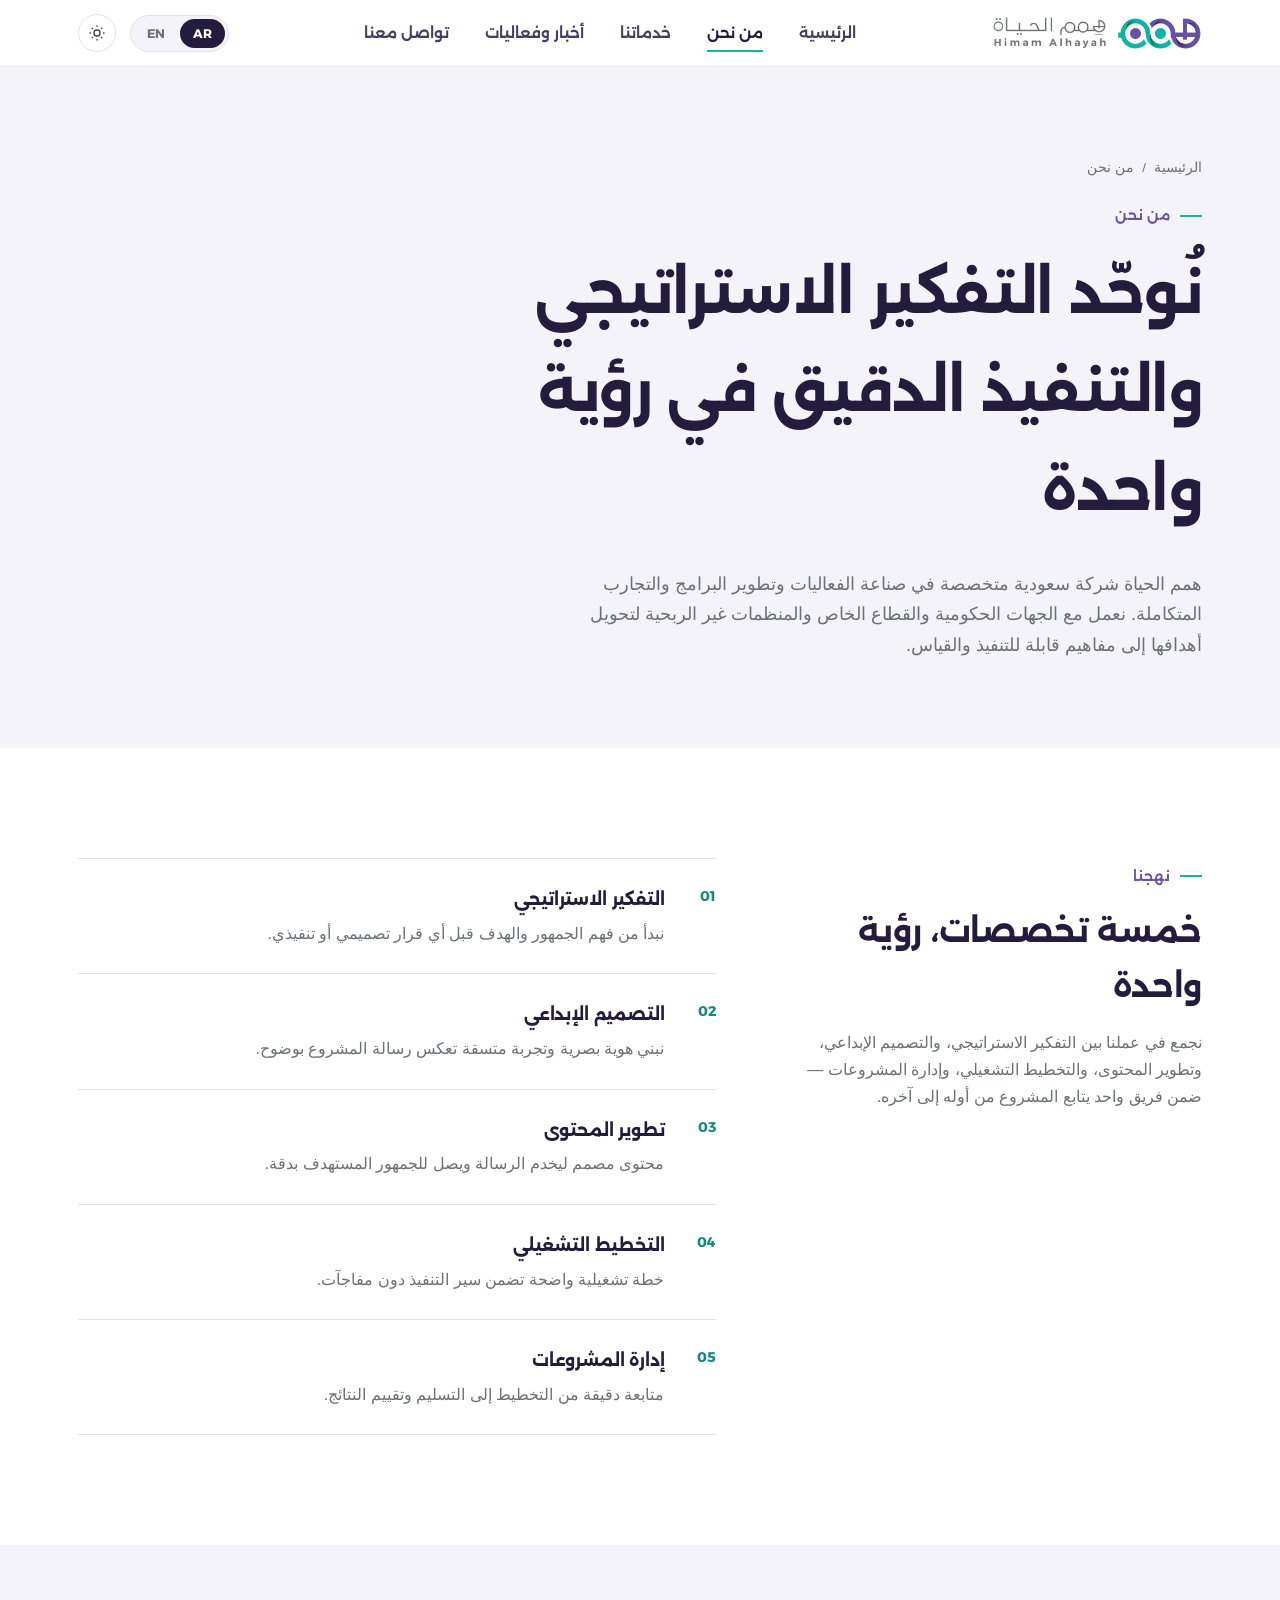
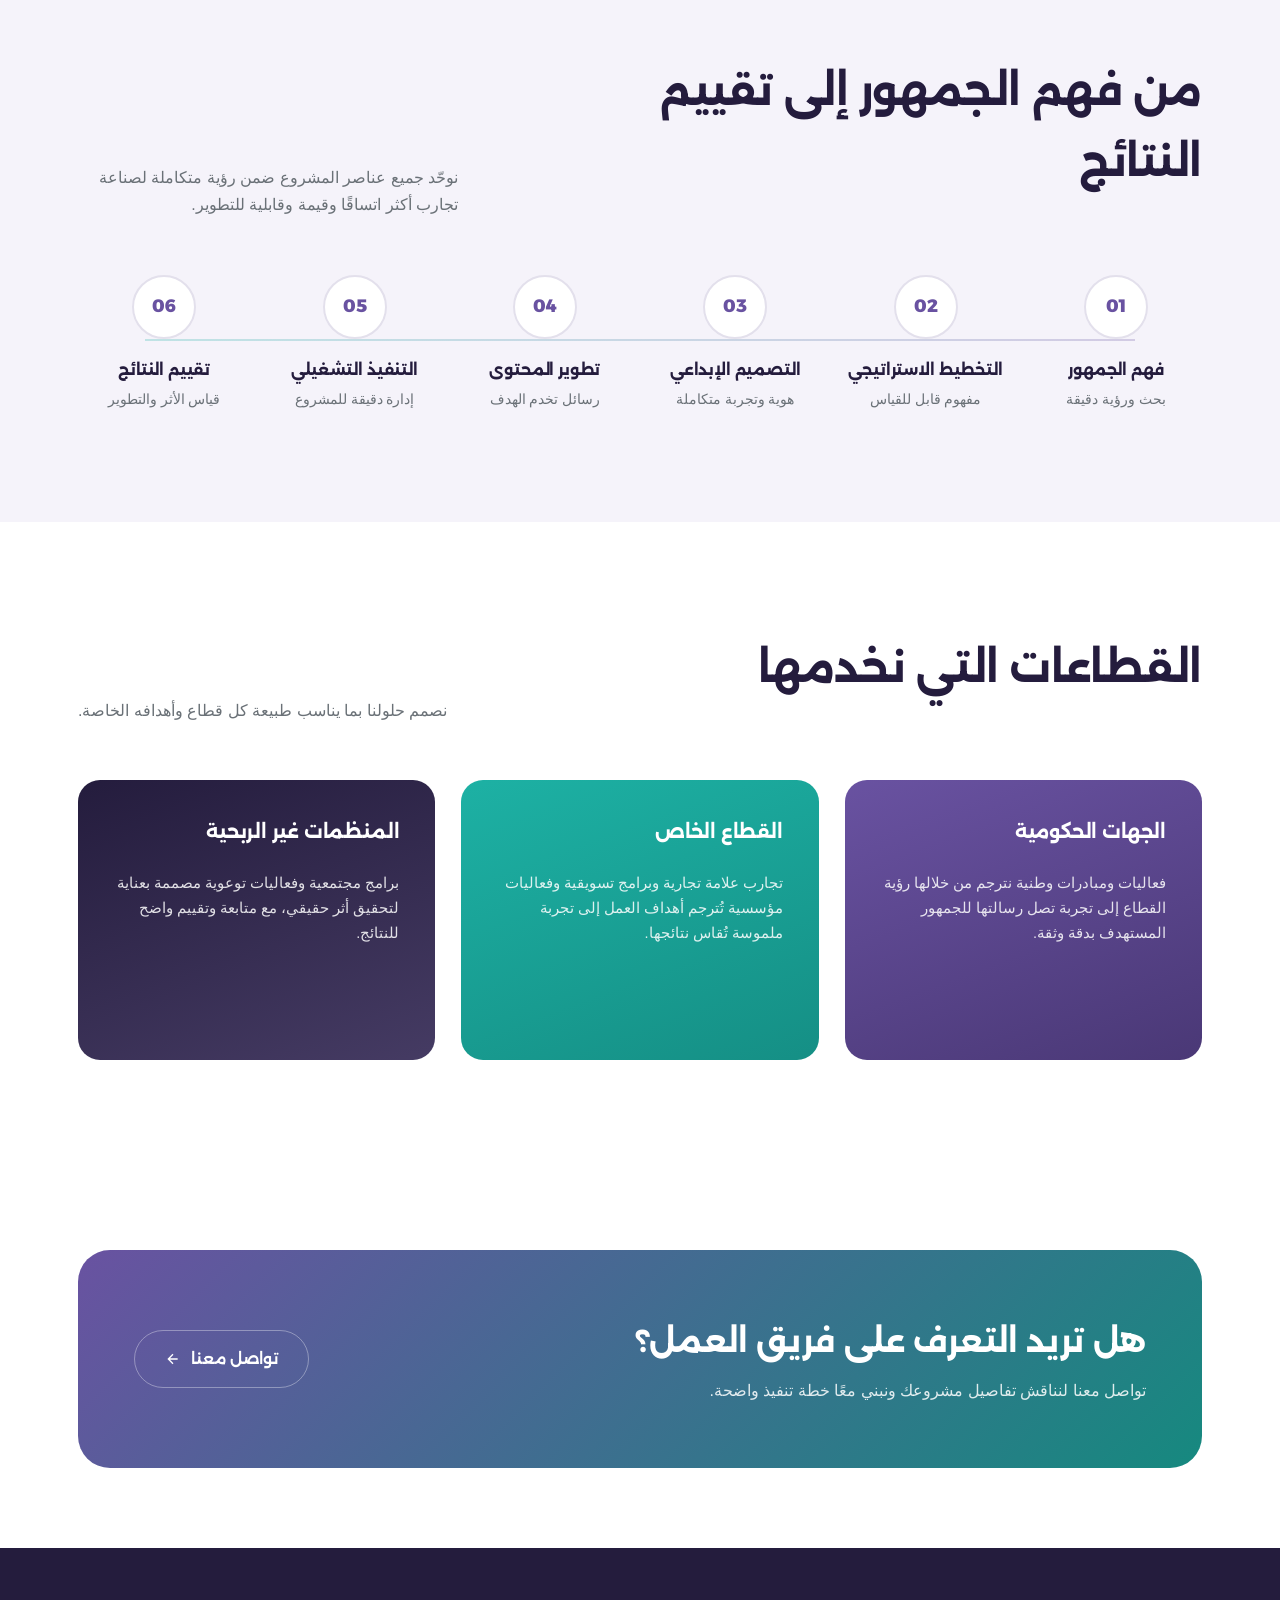
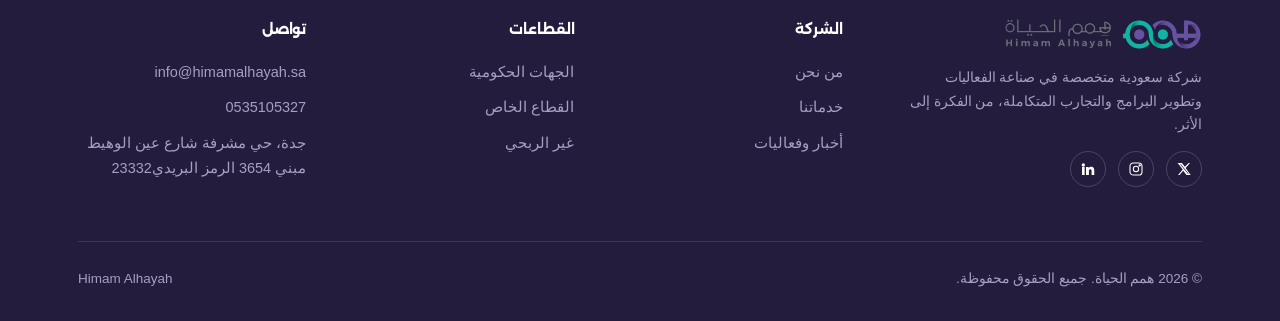
==== commit c58ef3dc: "Add files via upload" ====
--- a/about.html
+++ b/about.html
@@ -175,8 +175,8 @@
         <h4>تواصل</h4>
         <ul>
           <li>info@himamalhayah.sa</li>
-          <li>011 000 0000 966+</li>
-          <li>الرياض، المملكة العربية السعودية</li>
+          <li>0535105327</li>
+          <li> جدة، حي مشرفة شارع عين الوهيط مبني 3654 الرمز البريدي23332 </li>
         </ul>
       </div>
     </div>
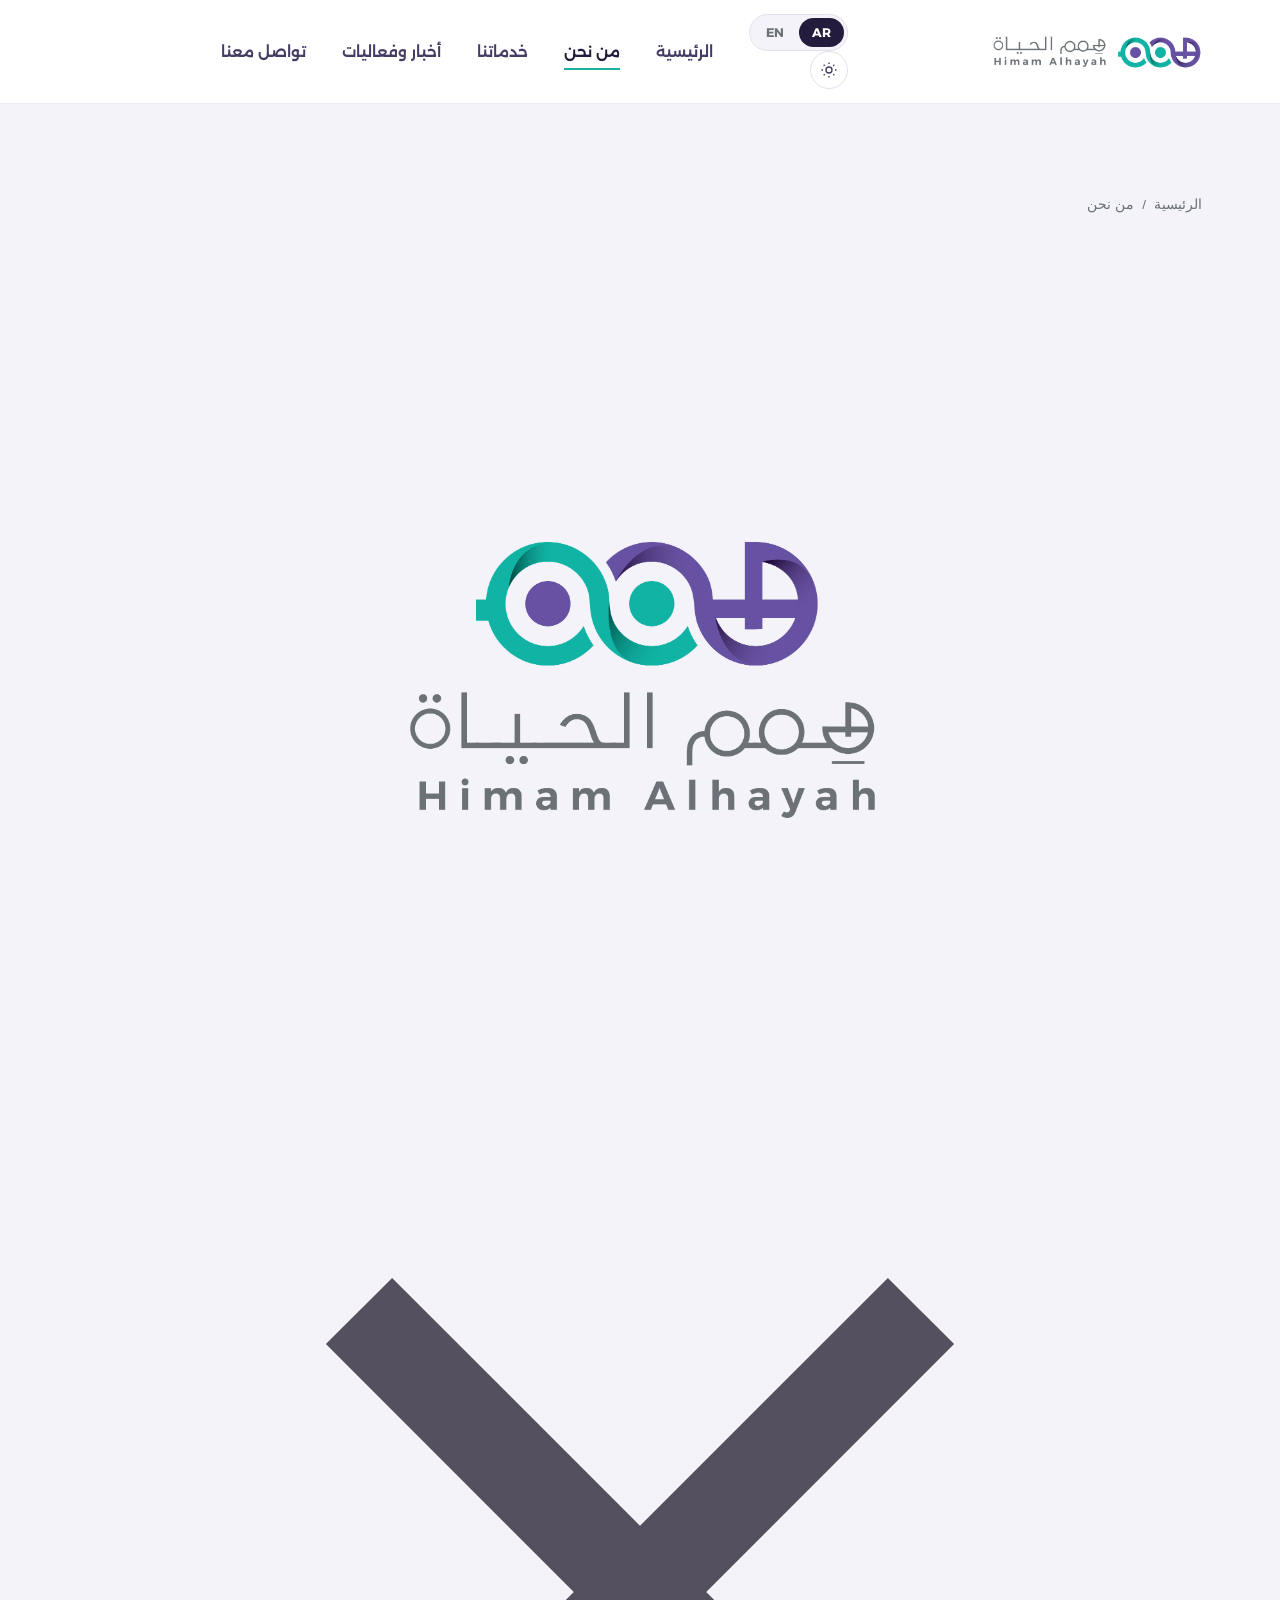
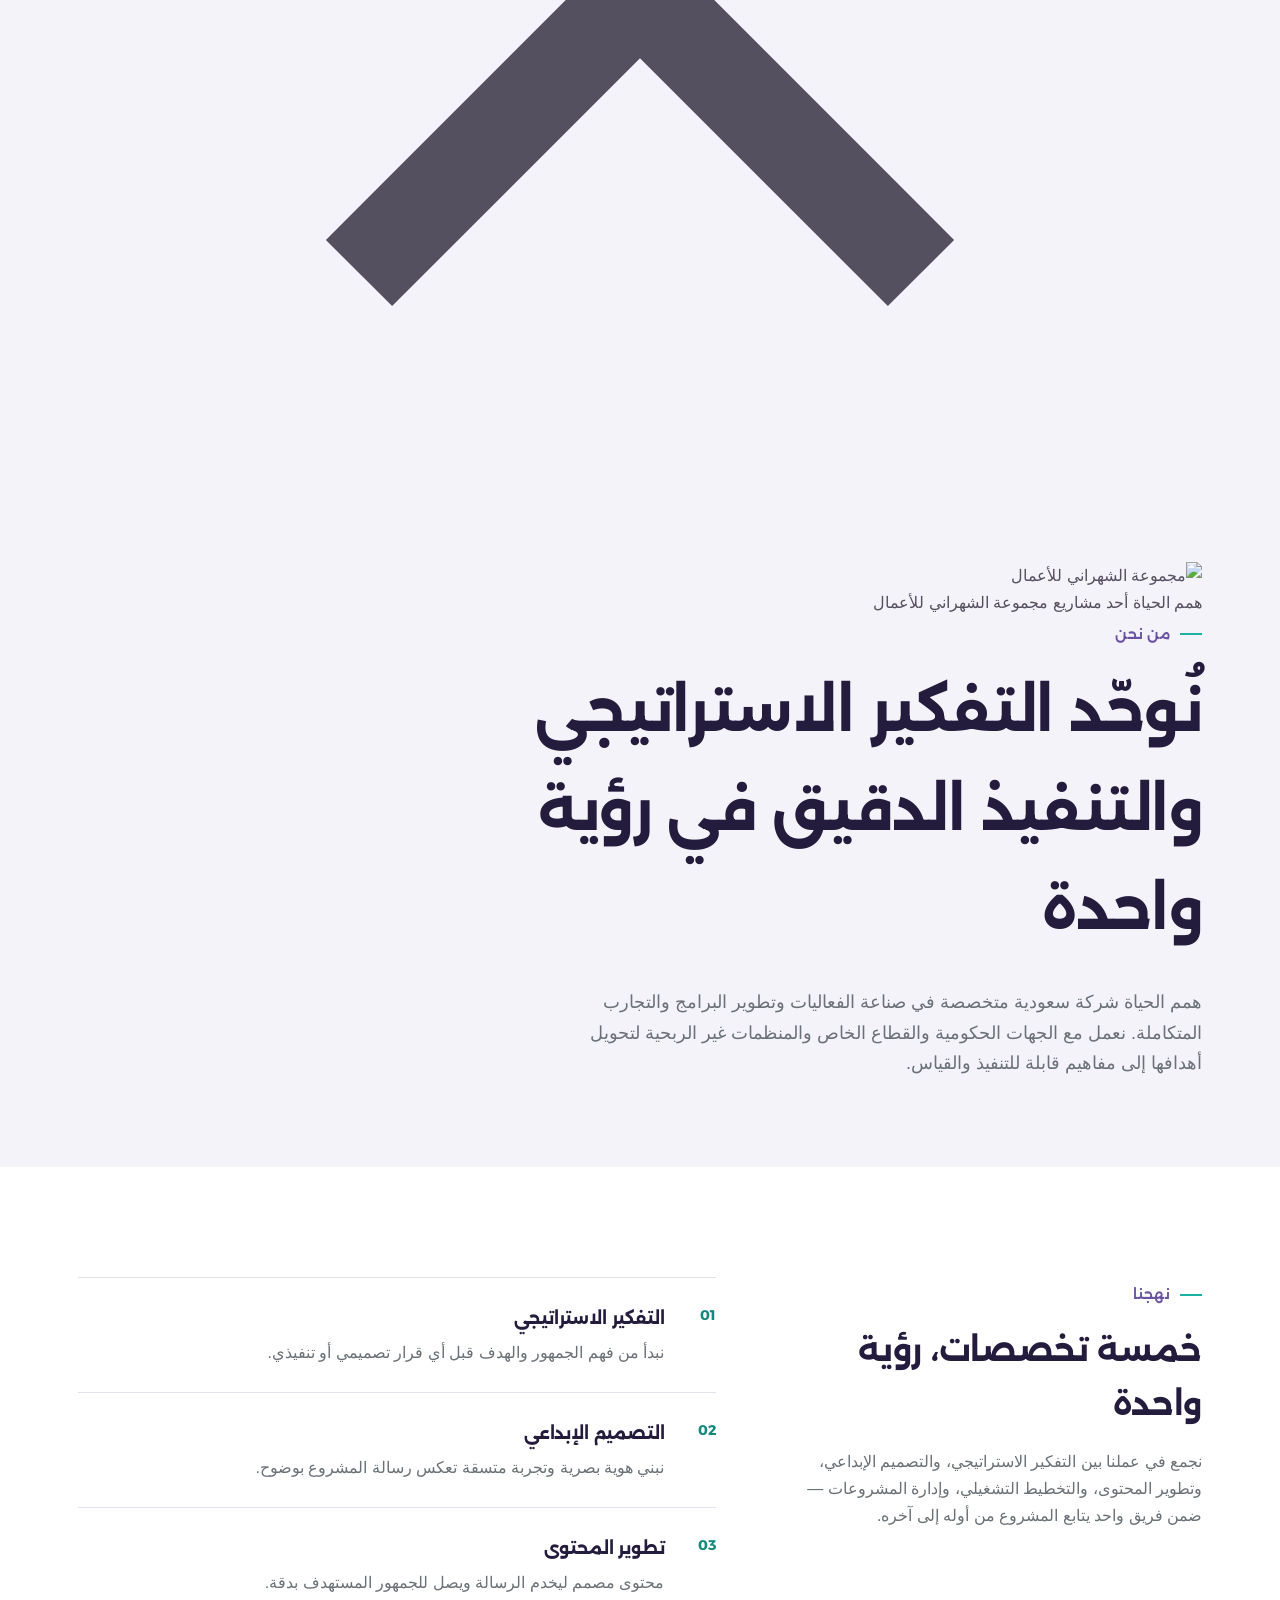
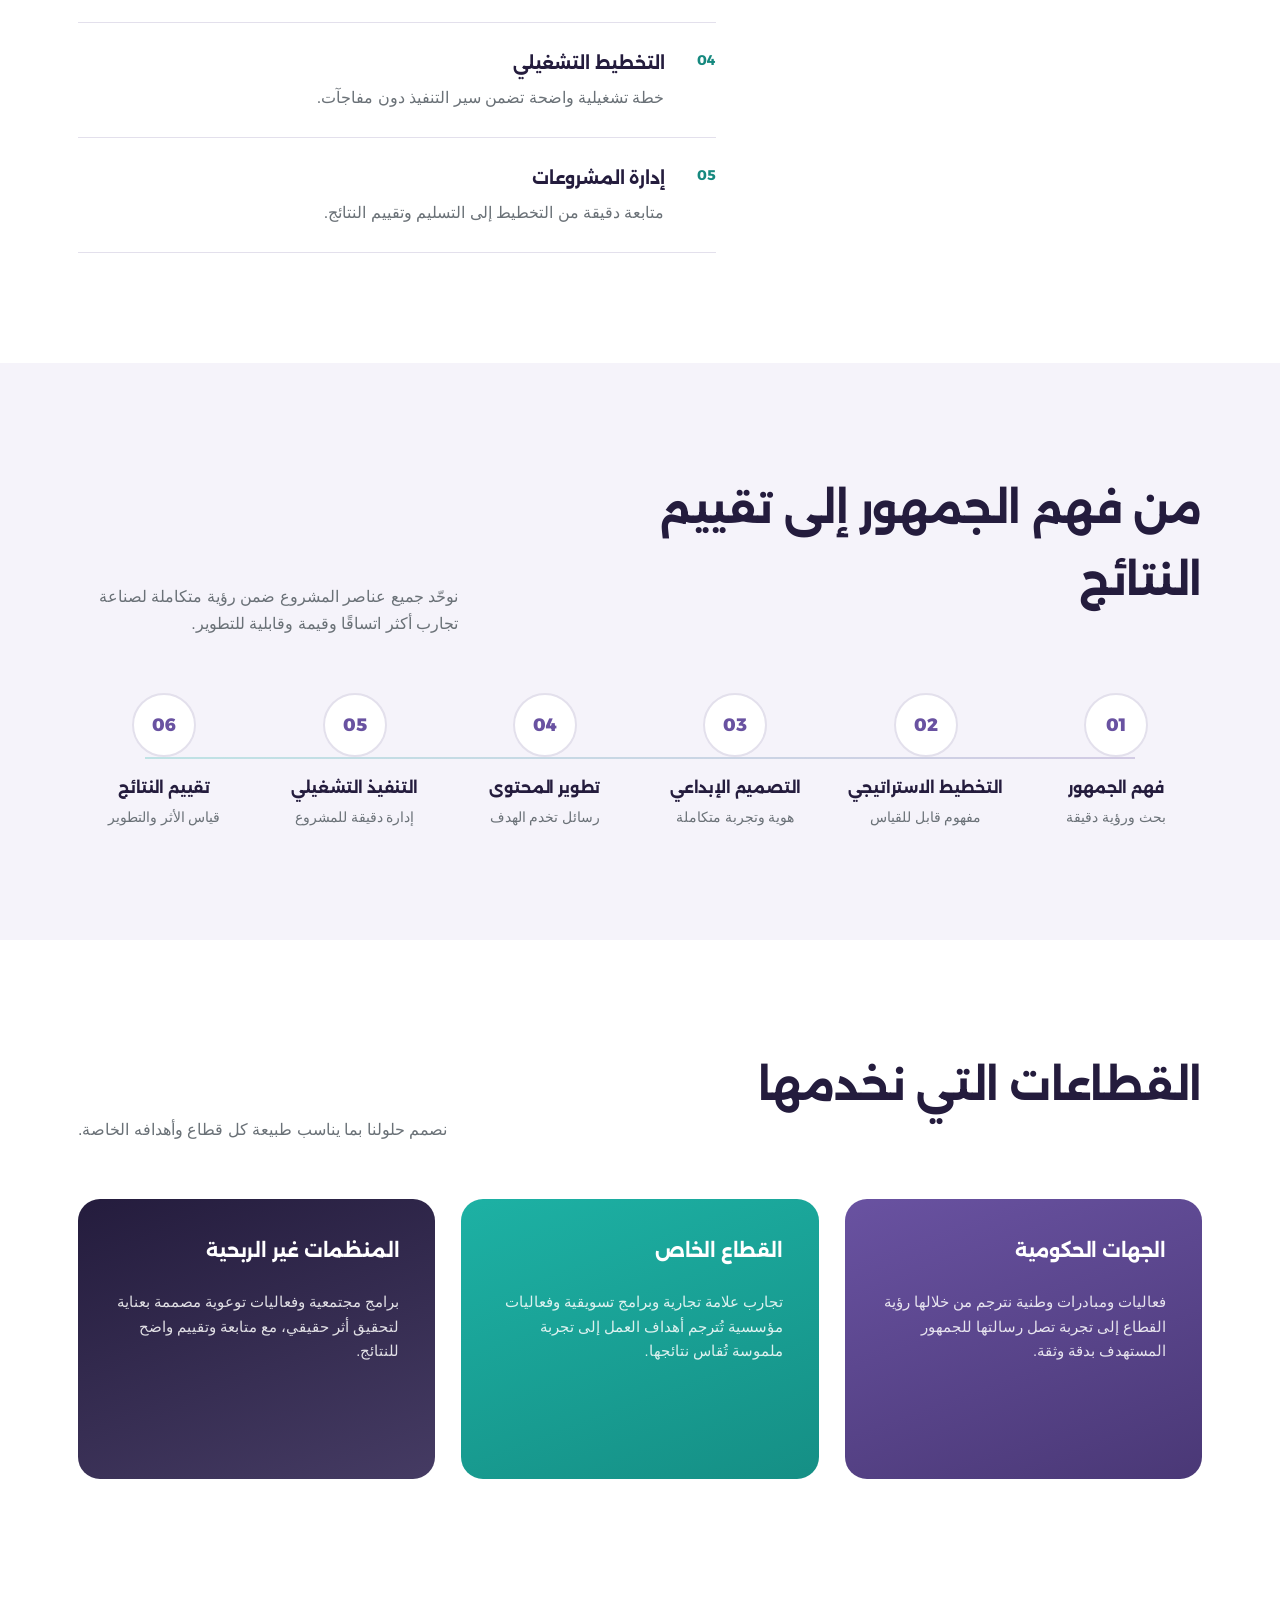
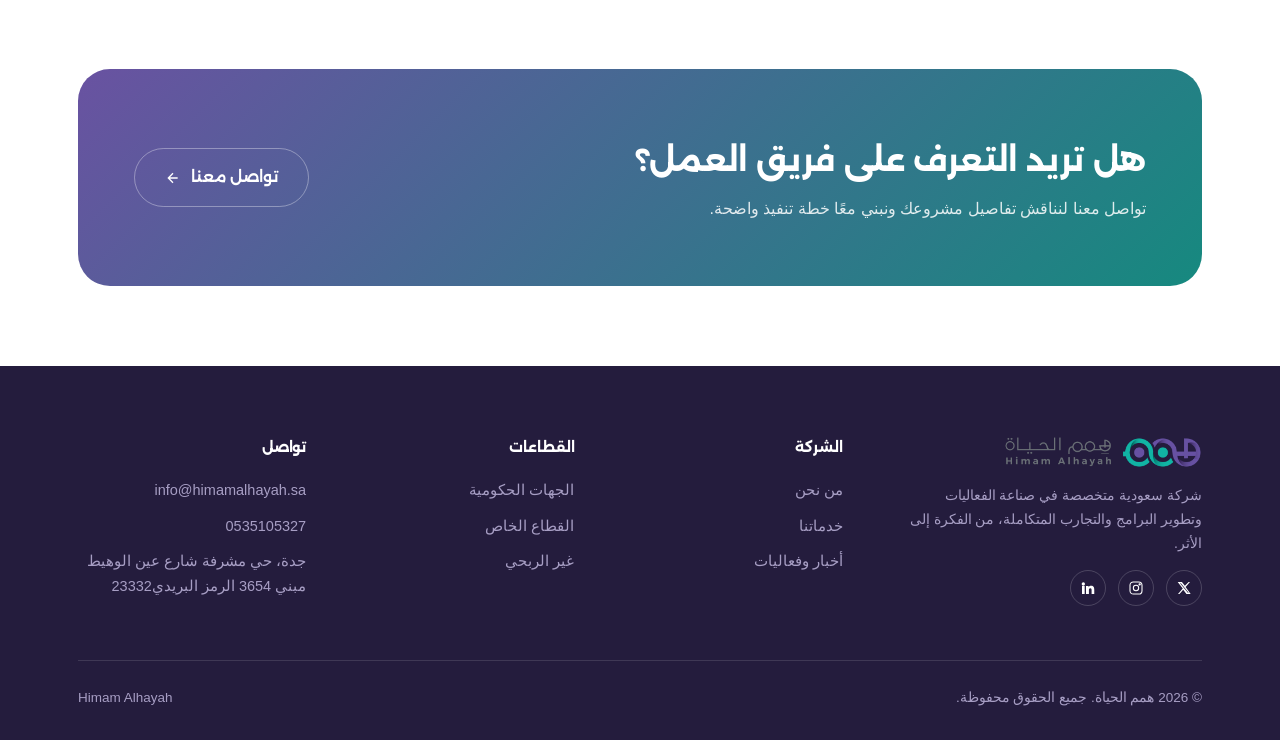
==== commit 8cef2688: "Add files via upload" ====
--- a/about.html
+++ b/about.html
@@ -17,6 +17,16 @@
   <div class="container nav">
     <a href="index.html" class="nav-logo"><img src="assets/logo-horizontal-trim.png" alt="همم الحياة"></a>
     <nav class="nav-links">
+      <div class="nav-links-utility">
+        <div class="lang-switch" role="group" aria-label="اللغة">
+          <button type="button" class="lang-btn active" data-lang="ar">AR</button>
+          <button type="button" class="lang-btn" data-lang="en">EN</button>
+        </div>
+        <button type="button" class="theme-toggle" aria-label="تبديل الوضع الليلي/النهاري">
+          <svg class="icon-sun" viewBox="0 0 24 24" fill="none" stroke="currentColor" stroke-width="1.8"><circle cx="12" cy="12" r="4"/><path d="M12 2v2M12 20v2M4.9 4.9l1.4 1.4M17.7 17.7l1.4 1.4M2 12h2M20 12h2M4.9 19.1l1.4-1.4M17.7 6.3l1.4-1.4"/></svg>
+          <svg class="icon-moon" viewBox="0 0 24 24" fill="none" stroke="currentColor" stroke-width="1.8"><path d="M21 12.8A9 9 0 1 1 11.2 3a7 7 0 0 0 9.8 9.8z"/></svg>
+        </button>
+      </div>
       <a href="index.html">الرئيسية</a>
       <a href="about.html" class="active">من نحن</a>
       <a href="services.html">خدماتنا</a>
@@ -24,14 +34,6 @@
       <a href="contact.html">تواصل معنا</a>
     </nav>
     <div class="nav-cta">
-      <div class="lang-switch" role="group" aria-label="اللغة">
-        <button type="button" class="lang-btn active" data-lang="ar">AR</button>
-        <button type="button" class="lang-btn" data-lang="en">EN</button>
-      </div>
-      <button type="button" class="theme-toggle" aria-label="تبديل الوضع الليلي/النهاري">
-        <svg class="icon-sun" viewBox="0 0 24 24" fill="none" stroke="currentColor" stroke-width="1.8"><circle cx="12" cy="12" r="4"/><path d="M12 2v2M12 20v2M4.9 4.9l1.4 1.4M17.7 17.7l1.4 1.4M2 12h2M20 12h2M4.9 19.1l1.4-1.4M17.7 6.3l1.4-1.4"/></svg>
-        <svg class="icon-moon" viewBox="0 0 24 24" fill="none" stroke="currentColor" stroke-width="1.8"><path d="M21 12.8A9 9 0 1 1 11.2 3a7 7 0 0 0 9.8 9.8z"/></svg>
-      </button>
       <button class="nav-toggle" aria-label="القائمة"><span></span><span></span><span></span></button>
     </div>
   </div>
@@ -40,6 +42,18 @@
 <section class="page-hero">
   <div class="container">
     <div class="crumb"><a href="index.html">الرئيسية</a><span>/</span><span>من نحن</span></div>
+
+    <div class="parent-brand reveal">
+      <div class="parent-brand-logos">
+        <span class="logo-chip"><img src="assets/logo-stacked.png" alt="همم الحياة"></span>
+        <span class="parent-brand-sep">
+          <svg viewBox="0 0 24 24" fill="none" stroke="currentColor" stroke-width="2"><path d="M18 6L6 18M6 6l12 12"/></svg>
+        </span>
+        <span class="logo-chip"><img src="assets/alshahrani-logo.png" alt="مجموعة الشهراني للأعمال"></span>
+      </div>
+      <span class="parent-brand-text">همم الحياة أحد مشاريع مجموعة الشهراني للأعمال</span>
+    </div>
+
     <div class="eyebrow">من نحن</div>
     <h1>نُوحّد التفكير الاستراتيجي<br>والتنفيذ الدقيق في رؤية واحدة</h1>
     <p class="lede">
